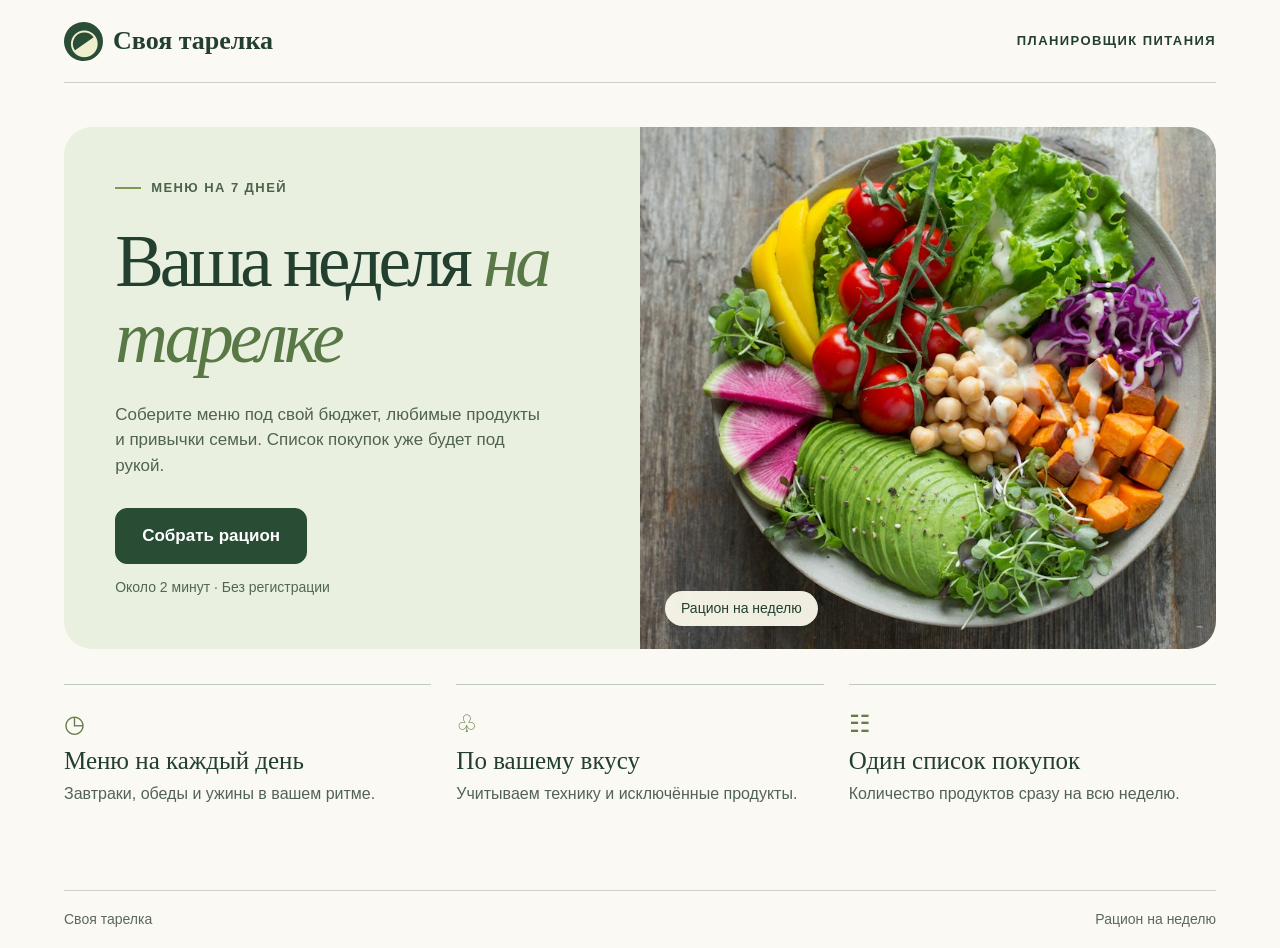
==== racion/index.html @ 956a7c8a "pages" ====
<!doctype html><html lang="ru"><head><meta charset="utf-8"><meta name="viewport" content="width=device-width,initial-scale=1"><meta name="theme-color" content="#f7f6ed"><title>Своя тарелка — рацион на неделю</title><link rel="stylesheet" href="../style.css"></head><body><header><a href="#start" class="brand" aria-label="Своя тарелка — к началу теста"><span class="mark">◒</span> Своя тарелка</a><span class="headerlabel">Планировщик питания</span></header><main id="app" tabindex="-1"></main><footer>Своя тарелка <span>Рацион на неделю</span></footer><script src="../prices-tyumen.js"></script><script src="../app.js"></script></body></html>
---- style.css ----
*{box-sizing:border-box}body{margin:0;background:#faf9f3;color:#223f30;font:17px/1.5 Inter,Arial,sans-serif}header,main,footer{width:min(1180px,90%);margin:auto}header{display:flex;align-items:center;justify-content:space-between;height:83px;border-bottom:1px solid #cbd2c5}.brand{font: bold 26px Georgia,serif;color:inherit;text-decoration:none;display:flex;gap:10px;align-items:center}.mark{display:grid;place-items:center;background:#294d37;color:#efefcb;border-radius:50%;font:35px/1 Georgia;width:39px;height:39px;transform:rotate(-35deg)}.headerlabel,.eyebrow{font-size:13px;letter-spacing:.11em;text-transform:uppercase;font-weight:650}main{padding:44px 0 55px}.hero{display:grid;grid-template-columns:1fr 1fr;background:#eaf0df;border-radius:28px;overflow:hidden}.copy{padding:clamp(32px,4vw,65px);align-self:center}.eyebrow{display:flex;gap:10px;align-items:center;color:#4b634b}.eyebrow:before{content:'';height:2px;width:26px;background:#809951}h1,h2,h3{font-family:Georgia,serif;font-weight:500;line-height:1.04;margin:.36em 0}h1{font-size:clamp(50px,5.7vw,84px);letter-spacing:-.055em}h1 i{color:#587846}.copy p,.panel>p{color:#506252;max-width:435px;margin:21px 0 30px}.photo{position:relative;min-height:460px;background:url('./salad.jpg') center/cover}.phototag{position:absolute;bottom:23px;left:25px;border-radius:30px;background:#fffdefed;padding:7px 16px;font-size:14px}button,input,select{font:inherit}button{cursor:pointer}.primary,.secondary{border-radius:12px;padding:14px 26px;border:1px solid #294c35;background:#294c35;color:white;font-weight:600}.primary:hover{background:#386145}.secondary{color:#294c35;background:transparent;border-color:#aebbac}.under{margin-top:13px;font-size:14px;color:#526654}.features{display:grid;grid-template-columns:repeat(3,1fr);gap:25px;margin:35px 0 0}.features article{border-top:1px solid #c2cabc;padding:21px 0}.features h3{font-size:25px;margin:6px 0}.features p{color:#536257;margin:8px 0;font-size:16px}.ico{color:#647c48;font-size:24px}footer{border-top:1px solid #ccd2c7;padding:18px 0;font-size:14px;display:flex;justify-content:space-between;color:#5a685d}.panel{max-width:780px;margin:auto;background:white;border:1px solid #d8dfd1;border-radius:24px;padding:clamp(22px,5vw,50px)}h2{font-size:clamp(35px,5vw,55px);letter-spacing:-.04em}.progress{height:5px;background:#e5eadf;margin:16px 0 26px;border-radius:5px}.progress div{height:100%;background:#7b955b;border-radius:5px}.opts{display:flex;flex-wrap:wrap;gap:9px;margin:16px 0}.opt{border:1px solid #c4d0be;border-radius:12px;background:#fafbf7;padding:10px 16px;color:#304c35}.opt[aria-pressed=true]{background:#dcebcf;border-color:#476b45;box-shadow:inset 0 0 0 1px #476b45}.nav{display:flex;justify-content:space-between;gap:12px;margin-top:28px;flex-wrap:wrap}label.field{display:grid;gap:6px;margin:16px 0;color:#36523c}input,select{padding:10px;border:1px solid #a8b8a4;border-radius:8px;background:#fff;color:inherit;width:100%}.day{border-top:1px solid #d8dfd1;padding:12px 0}.day h3{font-size:25px}.meal{margin:9px 0}.alert{color:#9c3832}.small{font-size:14px}.shopping label{display:block;padding:5px}.shopping input{width:auto}.shopping input:checked+span{text-decoration:line-through}button:focus-visible,a:focus-visible,input:focus-visible,select:focus-visible{outline:3px solid #c48225;outline-offset:3px}@media(max-width:740px){header{height:66px}.headerlabel{font-size:10px;max-width:100px;text-align:right}.brand{font-size:22px}main{padding:20px 0 35px}.hero{grid-template-columns:1fr}.photo{min-height:235px}.copy{padding:29px}.features{grid-template-columns:1fr;gap:0}.features article{padding:14px 0}.features .ico{float:left;margin-right:13px}.features p{margin-left:34px}.panel{padding:22px}.phototag{bottom:13px;left:16px}}@media print{header,footer,.nav,.primary,.secondary,.switch{display:none}.panel{border:0;max-width:none;padding:0}.day{break-inside:avoid}main{width:100%;padding:0}}
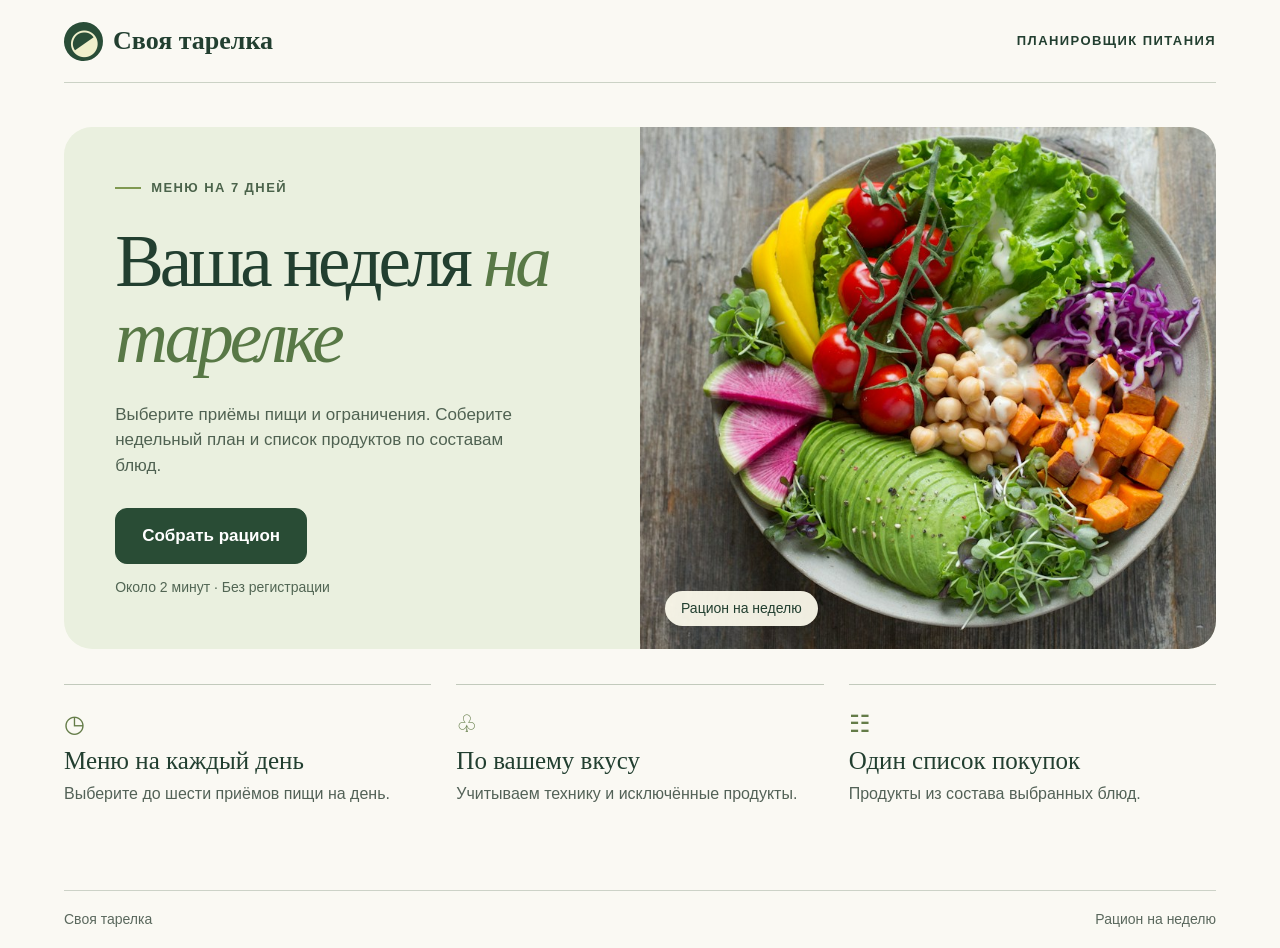
==== commit 1218b153: "Replace recipes with imported menu catalog" ====
--- a/racion/index.html
+++ b/racion/index.html
@@ -1 +1 @@
-<!doctype html><html lang="ru"><head><meta charset="utf-8"><meta name="viewport" content="width=device-width,initial-scale=1"><meta name="theme-color" content="#f7f6ed"><title>Своя тарелка — рацион на неделю</title><link rel="stylesheet" href="../style.css"></head><body><header><a href="#start" class="brand" aria-label="Своя тарелка — к началу теста"><span class="mark">◒</span> Своя тарелка</a><span class="headerlabel">Планировщик питания</span></header><main id="app" tabindex="-1"></main><footer>Своя тарелка <span>Рацион на неделю</span></footer><script src="../prices-tyumen.js"></script><script src="../app.js"></script></body></html>
+<!doctype html><html lang="ru"><head><meta charset="utf-8"><meta name="viewport" content="width=device-width,initial-scale=1"><meta name="theme-color" content="#f7f6ed"><title>Своя тарелка — рацион на неделю</title><link rel="stylesheet" href="../style.css"></head><body><header><a href="#start" class="brand" aria-label="Своя тарелка — к началу теста"><span class="mark">◒</span> Своя тарелка</a><span class="headerlabel">Планировщик питания</span></header><main id="app" tabindex="-1"></main><footer>Своя тарелка <span>Рацион на неделю</span></footer><script src="../app.js"></script></body></html>
--- a/style.css
+++ b/style.css
@@ -1 +1,6 @@
 *{box-sizing:border-box}body{margin:0;background:#faf9f3;color:#223f30;font:17px/1.5 Inter,Arial,sans-serif}header,main,footer{width:min(1180px,90%);margin:auto}header{display:flex;align-items:center;justify-content:space-between;height:83px;border-bottom:1px solid #cbd2c5}.brand{font: bold 26px Georgia,serif;color:inherit;text-decoration:none;display:flex;gap:10px;align-items:center}.mark{display:grid;place-items:center;background:#294d37;color:#efefcb;border-radius:50%;font:35px/1 Georgia;width:39px;height:39px;transform:rotate(-35deg)}.headerlabel,.eyebrow{font-size:13px;letter-spacing:.11em;text-transform:uppercase;font-weight:650}main{padding:44px 0 55px}.hero{display:grid;grid-template-columns:1fr 1fr;background:#eaf0df;border-radius:28px;overflow:hidden}.copy{padding:clamp(32px,4vw,65px);align-self:center}.eyebrow{display:flex;gap:10px;align-items:center;color:#4b634b}.eyebrow:before{content:'';height:2px;width:26px;background:#809951}h1,h2,h3{font-family:Georgia,serif;font-weight:500;line-height:1.04;margin:.36em 0}h1{font-size:clamp(50px,5.7vw,84px);letter-spacing:-.055em}h1 i{color:#587846}.copy p,.panel>p{color:#506252;max-width:435px;margin:21px 0 30px}.photo{position:relative;min-height:460px;background:url('./salad.jpg') center/cover}.phototag{position:absolute;bottom:23px;left:25px;border-radius:30px;background:#fffdefed;padding:7px 16px;font-size:14px}button,input,select{font:inherit}button{cursor:pointer}.primary,.secondary{border-radius:12px;padding:14px 26px;border:1px solid #294c35;background:#294c35;color:white;font-weight:600}.primary:hover{background:#386145}.secondary{color:#294c35;background:transparent;border-color:#aebbac}.under{margin-top:13px;font-size:14px;color:#526654}.features{display:grid;grid-template-columns:repeat(3,1fr);gap:25px;margin:35px 0 0}.features article{border-top:1px solid #c2cabc;padding:21px 0}.features h3{font-size:25px;margin:6px 0}.features p{color:#536257;margin:8px 0;font-size:16px}.ico{color:#647c48;font-size:24px}footer{border-top:1px solid #ccd2c7;padding:18px 0;font-size:14px;display:flex;justify-content:space-between;color:#5a685d}.panel{max-width:780px;margin:auto;background:white;border:1px solid #d8dfd1;border-radius:24px;padding:clamp(22px,5vw,50px)}h2{font-size:clamp(35px,5vw,55px);letter-spacing:-.04em}.progress{height:5px;background:#e5eadf;margin:16px 0 26px;border-radius:5px}.progress div{height:100%;background:#7b955b;border-radius:5px}.opts{display:flex;flex-wrap:wrap;gap:9px;margin:16px 0}.opt{border:1px solid #c4d0be;border-radius:12px;background:#fafbf7;padding:10px 16px;color:#304c35}.opt[aria-pressed=true]{background:#dcebcf;border-color:#476b45;box-shadow:inset 0 0 0 1px #476b45}.nav{display:flex;justify-content:space-between;gap:12px;margin-top:28px;flex-wrap:wrap}label.field{display:grid;gap:6px;margin:16px 0;color:#36523c}input,select{padding:10px;border:1px solid #a8b8a4;border-radius:8px;background:#fff;color:inherit;width:100%}.day{border-top:1px solid #d8dfd1;padding:12px 0}.day h3{font-size:25px}.meal{margin:9px 0}.alert{color:#9c3832}.small{font-size:14px}.shopping label{display:block;padding:5px}.shopping input{width:auto}.shopping input:checked+span{text-decoration:line-through}button:focus-visible,a:focus-visible,input:focus-visible,select:focus-visible{outline:3px solid #c48225;outline-offset:3px}@media(max-width:740px){header{height:66px}.headerlabel{font-size:10px;max-width:100px;text-align:right}.brand{font-size:22px}main{padding:20px 0 35px}.hero{grid-template-columns:1fr}.photo{min-height:235px}.copy{padding:29px}.features{grid-template-columns:1fr;gap:0}.features article{padding:14px 0}.features .ico{float:left;margin-right:13px}.features p{margin-left:34px}.panel{padding:22px}.phototag{bottom:13px;left:16px}}@media print{header,footer,.nav,.primary,.secondary,.switch{display:none}.panel{border:0;max-width:none;padding:0}.day{break-inside:avoid}main{width:100%;padding:0}}
+
+.meal-group + .meal-group { margin-top: 14px; }
+.meal-group h4 { margin: 8px 0; }
+.meal-group .field { margin: 8px 0; }
+.meal-group select { max-width: 100%; width: 100%; padding: 8px; font: inherit; }
